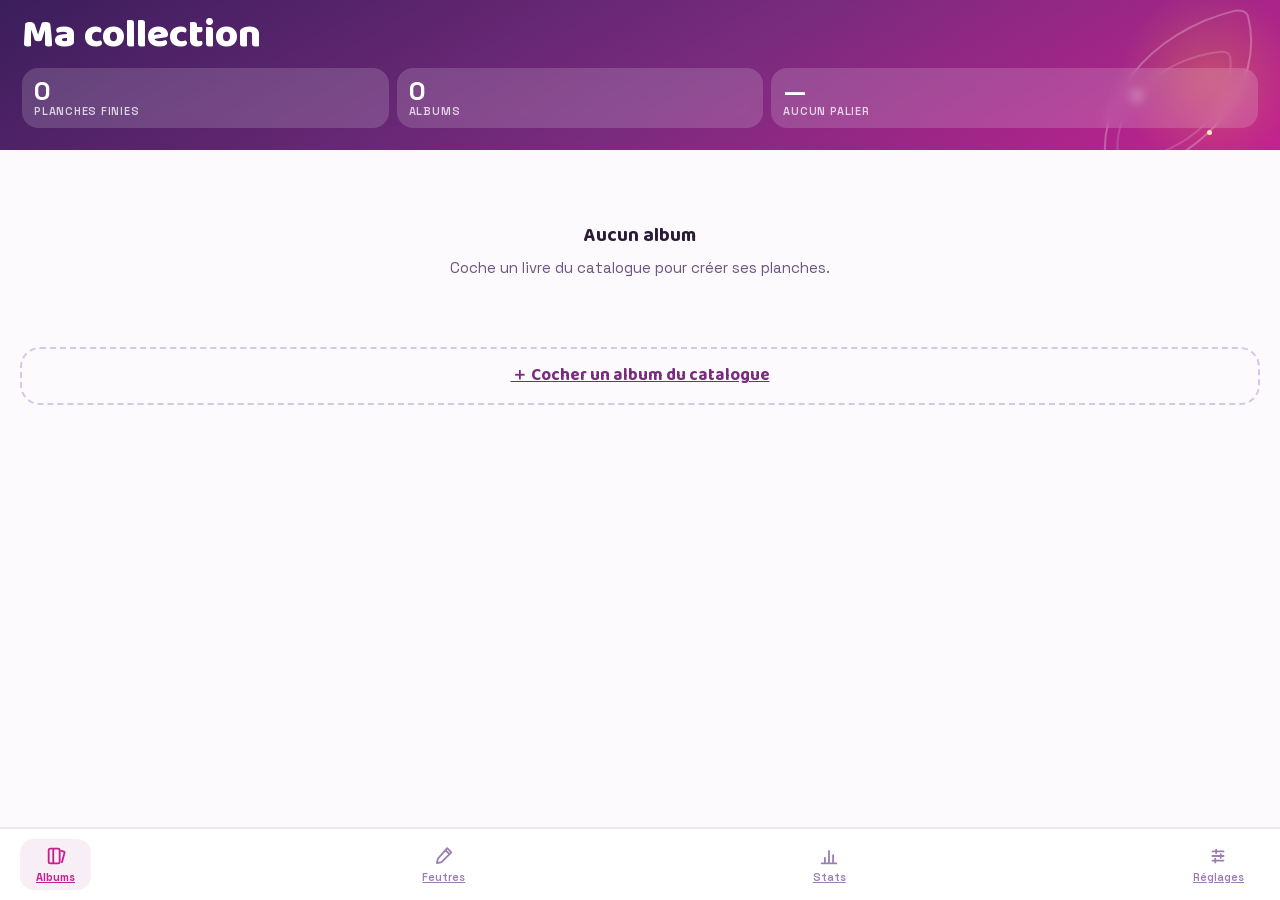
==== index.html @ c270467e "Application complète — jalons 1 à 6 Socle : coquille PWA, catalogue des 129 livres Hachette, coche d" ====
<!DOCTYPE html>
<html lang="fr">
<head>
<meta charset="utf-8">
<meta name="viewport" content="width=device-width, initial-scale=1, viewport-fit=cover">
<meta name="theme-color" content="#3B1E5C">
<title>Colorix</title>
<link rel="manifest" href="./manifest.webmanifest">
<link rel="apple-touch-icon" href="./icons/apple-touch-icon.png">
<meta name="apple-mobile-web-app-capable" content="yes">
<meta name="apple-mobile-web-app-status-bar-style" content="black-translucent">
<meta name="apple-mobile-web-app-title" content="Colorix">
<link rel="apple-touch-startup-image"
      href="./icons/splash-1284x2778.png"
      media="(device-width: 428px) and (device-height: 926px) and (-webkit-device-pixel-ratio: 3)">
<link rel="stylesheet" href="./app/styles.css">
</head>
<body>
<div id="ecran"></div>
<nav id="onglets" hidden></nav>
<script type="module" src="./app/principal.js"></script>
</body>
</html>
---- app/styles.css ----
@font-face {
  font-family: 'Baloo 2';
  src: url('../polices/baloo2-latin.woff2') format('woff2');
  font-weight: 400 800;
  font-display: swap;
  unicode-range: U+0000-00FF, U+0131, U+0152-0153, U+02BB-02BC, U+02C6, U+02DA, U+02DC,
                 U+0304, U+0308, U+0329, U+2000-206F, U+2074, U+20AC, U+2122, U+2191,
                 U+2193, U+2212, U+2215, U+FEFF, U+FFFD;
}
@font-face {
  font-family: 'Baloo 2';
  src: url('../polices/baloo2-latin-ext.woff2') format('woff2');
  font-weight: 400 800;
  font-display: swap;
  unicode-range: U+0100-02BA, U+02BD-02C5, U+02C7-02CC, U+02CE-02D7, U+02DD-02FF, U+0304,
                 U+0308, U+0329, U+1D00-1DBF, U+1E00-1E9F, U+1EF2-1EFF, U+2020, U+20A0-20AB,
                 U+20AD-20C0, U+2113, U+2C60-2C7F, U+A720-A7FF;
}
@font-face {
  font-family: 'Space Grotesk';
  src: url('../polices/grotesk-latin.woff2') format('woff2');
  font-weight: 300 700;
  font-display: swap;
  unicode-range: U+0000-00FF, U+0131, U+0152-0153, U+02BB-02BC, U+02C6, U+02DA, U+02DC,
                 U+0304, U+0308, U+0329, U+2000-206F, U+2074, U+20AC, U+2122, U+2191,
                 U+2193, U+2212, U+2215, U+FEFF, U+FFFD;
}
@font-face {
  font-family: 'Space Grotesk';
  src: url('../polices/grotesk-latin-ext.woff2') format('woff2');
  font-weight: 300 700;
  font-display: swap;
  unicode-range: U+0100-02BA, U+02BD-02C5, U+02C7-02CC, U+02CE-02D7, U+02DD-02FF, U+0304,
                 U+0308, U+0329, U+1D00-1DBF, U+1E00-1E9F, U+1EF2-1EFF, U+2020, U+20A0-20AB,
                 U+20AD-20C0, U+2113, U+2C60-2C7F, U+A720-A7FF;
}

:root {
  --safe-haut: env(safe-area-inset-top, 0px);
  --safe-bas: env(safe-area-inset-bottom, 0px);

  --encre: #2A1B36;
  --encre-2: #6B5680;
  --encre-3: #9B7FB2;
  --fond: #FCFAFD;
  --surface: #FFFFFF;
  --separateur: #F3EDF7;
  --bordure: #EFE6F4;
  --bordure-bouton: #E2D3EC;
  --bordure-pointillee: #D9C6E6;

  --magenta: #C4218F;
  --magenta-presse: #8E1268;
  --violet: #7A2B7E;
  --violet-nuit: #3B1E5C;
  --or: #FFC22E;
  --or-clair: #FFE9B8;

  --encours-fond: #FFE9B8;
  --encours-texte: #7A4E00;
  --attribuer-fond: #FFF4FA;
  --attribuer-bordure: #F6DCEA;
  --attribuer-anneau: #F0B7D4;
  --attribuer-texte: #B07398;
  --superpose-fond: #F4ECF9;
  --superpose-texte: #5B3A78;
  --tuile-fond: #F4EEF8;
  --tuile-numero: #C9B6D8;
  --presse: #F6EFFA;

  /* Dominantes des six fées — déduites, pas fournies par l'utilisatrice.
     Accents décoratifs uniquement : jamais en fond de nuancier. */
  --fee-bloom: #F2542D;
  --fee-stella: #FFC22E;
  --fee-flora: #63C36A;
  --fee-musa: #7A4BC4;
  --fee-tecna: #17AFA6;
  --fee-aisha: #2C7BE8;

  --degrade-entete: linear-gradient(150deg, #3B1E5C 0%, #7A2B7E 55%, #C4218F 100%);
  --degrade-bouton: linear-gradient(120deg, #C4218F, #7A2B7E);
  --degrade-nuancier: linear-gradient(90deg, var(--fee-bloom), var(--fee-stella) 34%, var(--fee-flora) 62%, var(--fee-aisha));
  --degrade-album: linear-gradient(90deg, #FFC22E, #FFF);
  --halo-or: radial-gradient(closest-side, #FFC22E, transparent 70%);

  --ombre-carte: 0 2px 0 rgba(42,27,54,.06), 0 10px 24px -18px rgba(42,27,54,.5);
  --ombre-barre: 0 -10px 24px -18px rgba(42,27,54,.5);
  --liseré-pastille: inset 0 0 0 1px rgba(20,10,28,.14);
  --liseré-tuile: inset 0 0 0 1px rgba(42,27,54,.07);
}

* { -webkit-tap-highlight-color: transparent; box-sizing: border-box; }

html, body { height: 100%; }

body {
  margin: 0;
  display: flex;
  flex-direction: column;
  background: var(--fond);
  color: var(--encre);
  font: 400 16px/1.4 'Space Grotesk', system-ui, sans-serif;
  overscroll-behavior: none;
  user-select: none;
  -webkit-user-select: none;
  -webkit-text-size-adjust: 100%;
}

input, textarea { user-select: text; -webkit-user-select: text; }

button, input, textarea, select {
  font-family: inherit;
  color: inherit;
  border: none;
  background: none;
  padding: 0;
}

#ecran { flex: 1; min-height: 0; display: flex; flex-direction: column; }

.vue { display: flex; flex-direction: column; height: 100%; min-height: 0; }

/* ---------- en-têtes ---------- */

.entete {
  flex: none;
  position: relative;
  overflow: hidden;
  padding: calc(var(--safe-haut) + 14px) 22px 22px;
}
.entete--decor { background: var(--degrade-entete); color: #FFF; }
.entete--sobre {
  background: var(--fond);
  padding-left: 20px;
  padding-right: 20px;
  padding-bottom: 14px;
  border-bottom: 2px solid var(--bordure);
}

.entete__contenu { position: relative; display: flex; flex-direction: column; gap: 12px; }

.titre-ecran { margin: 0; font: 800 40px/1.05 'Baloo 2', sans-serif; }
.titre-album { margin: 0; font: 800 32px/1.08 'Baloo 2', sans-serif; max-width: 300px; }
.sur-titre {
  font: 600 12px 'Space Grotesk', sans-serif;
  letter-spacing: .1em;
  text-transform: uppercase;
  color: var(--encre-3);
  white-space: nowrap;
  overflow: hidden;
  text-overflow: ellipsis;
}
.entete--decor .sur-titre { color: rgba(255,255,255,.74); }

.retour {
  display: flex;
  align-items: center;
  gap: 6px;
  font: 600 14px 'Space Grotesk', sans-serif;
  color: rgba(255,255,255,.8);
  align-self: flex-start;
}

/* ---------- motif d'ailes ---------- */

.aile {
  position: absolute;
  border-radius: 100% 8% 100% 8%;
  pointer-events: none;
}
.aile--grande { top: 26px; right: 14px; width: 176px; height: 138px; border: 2px solid rgba(255,255,255,.26); transform: rotate(-14deg); }
.aile--petite { top: 56px; right: 44px; width: 124px; height: 100px; border: 2px solid rgba(255,255,255,.16); transform: rotate(-6deg); }

.halo { position: absolute; top: -50px; right: -60px; width: 260px; height: 260px; opacity: .25; background: var(--halo-or); pointer-events: none; }

.eclat { position: absolute; border-radius: 999px; background: #FFF; pointer-events: none; animation: eclat 2.8s ease-in-out infinite; }
.eclat--a { top: 92px; right: 140px; width: 7px; height: 7px; }
.eclat--b { top: 130px; right: 68px; width: 5px; height: 5px; background: var(--or-clair); animation-duration: 3.4s; }

@keyframes eclat { 0%, 100% { opacity: .5 } 50% { opacity: 1 } }
@media (prefers-reduced-motion: reduce) { .eclat { animation: none; opacity: .8 } }

/* ---------- progression ---------- */

.progression { display: flex; align-items: center; gap: 10px; }
.progression__piste { flex: 1; height: 8px; border-radius: 999px; background: var(--bordure); overflow: hidden; }
.entete--decor .progression__piste { background: rgba(255,255,255,.24); }
.progression__part { height: 100%; border-radius: 999px; background: var(--degrade-nuancier); }
.progression__part--album { background: var(--degrade-album); }
.progression__compte { font: 600 13px 'Space Grotesk', sans-serif; color: var(--encre-2); white-space: nowrap; font-variant-numeric: tabular-nums; }
.entete--decor .progression__compte { color: #FFF; font-weight: 700; font-size: 14px; }

/* ---------- corps défilant ---------- */

.corps {
  flex: 1;
  min-height: 0;
  overflow-y: auto;
  -webkit-overflow-scrolling: touch;
  background: var(--fond);
}
.corps--liste { padding: 16px 20px 0; display: flex; flex-direction: column; gap: 12px; }
.corps--grille { padding: 14px 20px 0; }

/* ---------- barre d'actions ---------- */

.actions {
  flex: none;
  padding: 12px 20px calc(var(--safe-bas) + 12px);
  background: var(--surface);
  border-top: 2px solid var(--bordure);
  box-shadow: var(--ombre-barre);
  display: flex;
  align-items: center;
  gap: 12px;
}
.actions--colonne { flex-direction: column; align-items: stretch; gap: 9px; }

/* ---------- boutons ---------- */

.bouton {
  display: flex;
  align-items: center;
  justify-content: center;
  gap: 9px;
  height: 62px;
  border-radius: 20px;
  font: 700 21px 'Baloo 2', sans-serif;
}
.bouton--primaire { flex: 1; background: var(--encre); color: #FFF; }
.bouton--primaire:active { background: #433054; }
.bouton--habille { width: 100%; height: 60px; background: var(--degrade-bouton); color: #FFF; font-size: 20px; }
.bouton--habille:active { filter: brightness(.92); }
.bouton--chrono {
  flex: none;
  padding: 0 20px;
  border: 2px solid var(--bordure-bouton);
  background: var(--surface);
  font: 600 20px 'Space Grotesk', sans-serif;
  font-variant-numeric: tabular-nums;
}
.bouton--chrono:active { background: var(--presse); }
.bouton--secondaire {
  height: 40px;
  border: 2px dashed var(--bordure-bouton);
  border-radius: 14px;
  background: var(--surface);
  color: var(--encre-2);
  font: 600 14px 'Space Grotesk', sans-serif;
}
.bouton--secondaire:active { background: var(--presse); }
.bouton--pointille {
  display: flex;
  align-items: center;
  justify-content: center;
  gap: 10px;
  height: 58px;
  border: 2px dashed var(--bordure-pointillee);
  border-radius: 20px;
  color: var(--violet);
  font: 700 17px 'Baloo 2', sans-serif;
  margin-bottom: 16px;
}
.bouton--pointille:active { background: var(--presse); }

.pastille-chrono { width: 12px; height: 12px; border-radius: 3px; background: var(--fee-bloom); }

/* ---------- chip de statut ---------- */

.chip {
  flex: none;
  padding: 6px 12px;
  border-radius: 999px;
  background: var(--encours-fond);
  color: var(--encours-texte);
  font: 700 13px 'Space Grotesk', sans-serif;
  white-space: nowrap;
}
.entete--decor .chip { background: rgba(255,255,255,.2); color: #FFF; backdrop-filter: blur(4px); }

/* ---------- tuiles de résumé ---------- */

.resumes { display: flex; gap: 8px; }
.resume { flex: 1; padding: 10px 12px; border-radius: 16px; background: rgba(255,255,255,.16); backdrop-filter: blur(6px); }
.resume--large { flex: 1.35; }
.resume__valeur { font: 700 26px/1 'Space Grotesk', sans-serif; color: #FFF; font-variant-numeric: tabular-nums; }
.resume__palier { font: 700 17px/1.15 'Baloo 2', sans-serif; color: var(--or-clair); }
.resume__libelle { font: 600 11px 'Space Grotesk', sans-serif; letter-spacing: .07em; text-transform: uppercase; color: rgba(255,255,255,.76); }

/* ---------- carte d'album ---------- */

.carte-album {
  display: flex;
  gap: 14px;
  padding: 12px;
  border-radius: 22px;
  background: var(--surface);
  box-shadow: var(--ombre-carte);
  text-align: left;
  width: 100%;
}
.carte-album:active { background: #FDFAFE; }

.couverture {
  flex: none;
  width: 78px;
  height: 104px;
  border-radius: 12px;
  display: flex;
  align-items: flex-end;
  padding: 8px;
  box-shadow: inset 0 0 0 1px rgba(20,10,28,.12);
  overflow: hidden;
  position: relative;
  background-size: cover;
  background-position: center;
}
.couverture__court { font: 700 12px/1.15 'Baloo 2', sans-serif; color: #FFF; text-shadow: 0 1px 3px rgba(0,0,0,.45); }
.couverture img { position: absolute; inset: 0; width: 100%; height: 100%; object-fit: cover; }

.carte-album__texte { flex: 1; min-width: 0; display: flex; flex-direction: column; justify-content: space-between; padding: 2px 0; gap: 8px; }
.carte-album__titre { font: 700 19px/1.15 'Baloo 2', sans-serif; }
.carte-album__meta { font-size: 12px; color: var(--encre-3); }
.barre-album { height: 9px; border-radius: 999px; background: #F0EAF5; overflow: hidden; }
.barre-album__part { height: 100%; border-radius: 999px; }
.carte-album__compte { font: 600 13px 'Space Grotesk', sans-serif; color: var(--encre-2); font-variant-numeric: tabular-nums; }

/* ---------- grille de planches ---------- */

.grille-planches { display: grid; grid-template-columns: repeat(3, 1fr); gap: 10px; padding-bottom: 16px; }
.planche {
  position: relative;
  aspect-ratio: 1;
  border-radius: 16px;
  overflow: hidden;
  background: var(--tuile-fond);
  box-shadow: var(--liseré-tuile);
  display: flex;
  align-items: center;
  justify-content: center;
}
.planche__numero { font: 600 24px 'Space Grotesk', sans-serif; color: var(--tuile-numero); font-variant-numeric: tabular-nums; }
.planche--encours { background: var(--attribuer-fond); box-shadow: inset 0 0 0 3px var(--magenta); flex-direction: column; gap: 4px; }
.planche--encours .planche__numero { font: 800 34px/1 'Baloo 2', sans-serif; color: var(--magenta); }
.planche__mention { font: 700 10px 'Space Grotesk', sans-serif; letter-spacing: .09em; text-transform: uppercase; color: var(--magenta); }
.planche img { position: absolute; inset: 0; width: 100%; height: 100%; object-fit: cover; }
.planche__pilule {
  position: absolute;
  top: 6px;
  left: 6px;
  padding: 2px 7px;
  border-radius: 999px;
  background: rgba(23,16,30,.62);
  color: #FFF;
  font: 700 11px 'Space Grotesk', sans-serif;
  backdrop-filter: blur(3px);
  font-variant-numeric: tabular-nums;
}

/* ---------- barre d'onglets ---------- */

#onglets[hidden] { display: none; }

#onglets {
  flex: none;
  padding: 10px 20px calc(var(--safe-bas) + 10px);
  background: var(--surface);
  border-top: 2px solid var(--bordure);
  display: flex;
  justify-content: space-between;
}
.onglet {
  display: flex;
  flex-direction: column;
  align-items: center;
  gap: 3px;
  padding: 6px 16px;
  border-radius: 14px;
  color: var(--encre-3);
  font: 600 11px 'Space Grotesk', sans-serif;
}
.onglet[aria-current='page'] { background: #F8EFF6; color: var(--magenta); font-weight: 700; }
.onglet svg { width: 22px; height: 22px; fill: none; stroke: currentColor; stroke-width: 2; stroke-linecap: round; stroke-linejoin: round; }

/* ---------- états vides et messages ---------- */

.vide { padding: 40px 24px; text-align: center; color: var(--encre-2); font-size: 15px; line-height: 1.5; }
.vide strong { display: block; font: 700 19px 'Baloo 2', sans-serif; color: var(--encre); margin-bottom: 6px; }

/* ---------- fiche coloriage, structure commune ---------- */

.entete__ligne { display: flex; align-items: flex-start; justify-content: space-between; gap: 12px; }
.entete__identite { display: flex; flex-direction: column; gap: 2px; min-width: 0; }
.titre-planche { margin: 0; font: 700 38px/1 'Baloo 2', sans-serif; }
.entete--decor .titre-planche { font: 800 40px/1.05 'Baloo 2', sans-serif; }
.entete--decor .sur-titre { color: rgba(255,255,255,.74); }
.chip--fini { background: #E4F3E8; color: #1E6B34; }
.entete--decor .chip--fini { background: rgba(255,255,255,.24); color: #FFF; }
.pastille-chrono--actif { animation: battement 1s ease-in-out infinite; }
@keyframes battement { 0%, 100% { opacity: 1 } 50% { opacity: .3 } }
@media (prefers-reduced-motion: reduce) { .pastille-chrono--actif { animation: none } }

.actions__ligne { display: flex; align-items: center; gap: 12px; }
.bouton--habille-plein { background: var(--degrade-bouton); }

/* ---------- mise en page A ---------- */

.rangee {
  display: flex;
  align-items: center;
  gap: 14px;
  width: 100%;
  padding: 11px 20px;
  min-height: 66px;
  border-bottom: 1px solid var(--separateur);
  text-align: left;
}
.rangee:active { background: var(--presse); }

.pastille {
  flex: none;
  width: 46px;
  height: 46px;
  border-radius: 14px;
  box-shadow: var(--liseré-pastille);
  display: flex;
  align-items: center;
  justify-content: center;
  font: 700 21px 'Space Grotesk', sans-serif;
}
.pastille--grande { width: 64px; height: 64px; border-radius: 18px; font-size: 28px; }

.rangee__texte { flex: 1; min-width: 0; display: flex; flex-direction: column; gap: 1px; }
.rangee__ligne { display: flex; align-items: baseline; gap: 8px; min-width: 0; }

.reference {
  font: 700 40px/1 'Space Grotesk', sans-serif;
  letter-spacing: -.01em;
  font-variant-numeric: tabular-nums;
  color: var(--encre);
}
.reference--vide { color: var(--magenta); }
.reference--large { font-size: 44px; letter-spacing: -.015em; }

.marque {
  font: 600 12px 'Space Grotesk', sans-serif;
  letter-spacing: .07em;
  text-transform: uppercase;
  color: var(--encre-3);
  white-space: nowrap;
}
.teinte {
  font-size: 13px;
  color: var(--encre-2);
  white-space: nowrap;
  overflow: hidden;
  text-overflow: ellipsis;
}

.superpose {
  flex: none;
  display: flex;
  flex-direction: column;
  align-items: flex-end;
  gap: 2px;
  padding-left: 6px;
  border-left: 2px solid var(--separateur);
}
.superpose__ref { font: 700 22px/1 'Space Grotesk', sans-serif; font-variant-numeric: tabular-nums; }
.superpose__libelle { font: 600 10px 'Space Grotesk', sans-serif; letter-spacing: .08em; text-transform: uppercase; color: var(--encre-3); }

.plus { flex: none; font-size: 26px; color: #E0AFCF; }

/* ---------- mise en page B ---------- */

.rangee--bande { align-items: stretch; gap: 0; padding: 0; min-height: 74px; }
.bande {
  flex: none;
  width: 74px;
  display: flex;
  align-items: center;
  justify-content: center;
  font: 700 30px 'Space Grotesk', sans-serif;
}
.rangee__corps {
  flex: 1;
  min-width: 0;
  padding: 10px 16px;
  display: flex;
  align-items: center;
  justify-content: space-between;
  gap: 10px;
}
.badge-superpose {
  flex: none;
  padding: 5px 10px;
  border-radius: 12px;
  background: var(--superpose-fond);
  display: flex;
  flex-direction: column;
  align-items: center;
}
.badge-superpose__ref { font: 700 19px/1.1 'Space Grotesk', sans-serif; color: var(--superpose-texte); font-variant-numeric: tabular-nums; }
.badge-superpose__libelle { font: 600 9px 'Space Grotesk', sans-serif; letter-spacing: .1em; text-transform: uppercase; color: var(--encre-3); }

.manquants { flex: none; padding: 14px 20px 16px; background: var(--attribuer-fond); border-bottom: 2px solid var(--attribuer-bordure); }
.manquants__entete { display: flex; align-items: center; justify-content: space-between; margin-bottom: 10px; }
.manquants__titre { font: 700 15px 'Baloo 2', sans-serif; color: var(--magenta); }
.manquants__aide { font: 600 12px 'Space Grotesk', sans-serif; color: var(--attribuer-texte); }
.manquants__bande { display: flex; gap: 9px; overflow-x: auto; -webkit-overflow-scrolling: touch; padding: 3px 0 5px; scrollbar-width: none; }
.manquants__bande::-webkit-scrollbar { display: none; }
.pastille-manquante {
  flex: none;
  width: 56px;
  height: 56px;
  border-radius: 16px;
  box-shadow: inset 0 0 0 1px rgba(20,10,28,.16), 0 0 0 2px var(--attribuer-fond), 0 0 0 3.5px var(--attribuer-anneau);
  display: flex;
  align-items: center;
  justify-content: center;
  font: 700 24px 'Space Grotesk', sans-serif;
}

/* ---------- champs et panneaux ---------- */

.champ {
  width: 100%;
  height: 48px;
  padding: 0 14px;
  border: 2px solid var(--bordure-bouton);
  border-radius: 14px;
  background: var(--surface);
  font: 400 16px 'Space Grotesk', sans-serif;
}
.champ:focus { outline: none; border-color: var(--magenta); }
.champ--nombre { font-variant-numeric: tabular-nums; }

.panneau { position: fixed; inset: 0; z-index: 20; display: flex; flex-direction: column; justify-content: flex-end; }
.panneau__voile { position: absolute; inset: 0; background: rgba(23,16,30,.45); }
.panneau__feuille {
  position: relative;
  background: var(--surface);
  border-radius: 24px 24px 0 0;
  padding: 22px 20px calc(var(--safe-bas) + 20px);
  display: flex;
  flex-direction: column;
  gap: 12px;
  max-height: 88vh;
  overflow-y: auto;
}
.panneau__titre { margin: 0; font: 700 24px/1.15 'Baloo 2', sans-serif; }
.panneau__note { margin: 0; font-size: 14px; line-height: 1.45; color: var(--encre-2); }
.panneau__actions { display: flex; gap: 12px; align-items: center; }
.panneau__actions .bouton--secondaire { flex: none; padding: 0 18px; height: 62px; }

.apercu:empty { display: none; }
.apercu img { width: 100%; border-radius: 16px; }
.apercu__attente { font-size: 14px; color: var(--encre-2); }
.bouton--pointille--court { height: 48px; font-size: 15px; margin-bottom: 0; }

/* ---------- catalogue ---------- */

.retour--sombre { color: var(--encre-2); }
.ligne-catalogue { display: flex; align-items: center; gap: 12px; width: 100%; padding: 10px; border-radius: 16px; background: var(--surface); box-shadow: var(--ombre-carte); text-align: left; }
.ligne-catalogue:active { background: var(--presse); }
.ligne-catalogue--possede { opacity: .55; }
.vignette { flex: none; width: 44px; height: 58px; border-radius: 8px; overflow: hidden; position: relative; background-size: cover; }
.vignette img { position: absolute; inset: 0; width: 100%; height: 100%; object-fit: cover; }
.ligne-catalogue__texte { flex: 1; min-width: 0; }
.ligne-catalogue__titre { font: 700 15px/1.2 'Baloo 2', sans-serif; }
.ligne-catalogue__meta { font-size: 12px; color: var(--encre-3); font-variant-numeric: tabular-nums; }
.ligne-catalogue__marque { flex: none; font-size: 22px; color: var(--magenta); }

/* ---------- sections ---------- */

.corps--attribution, .corps--feutres, .corps--stats, .corps--reglages, .corps--pipette {
  padding: 16px 20px calc(var(--safe-bas) + 16px);
  display: flex;
  flex-direction: column;
  gap: 10px;
}
.section__titre { margin: 12px 0 0; font: 700 19px 'Baloo 2', sans-serif; }
.section__note { margin: 0; font-size: 13px; line-height: 1.45; color: var(--encre-2); }

/* ---------- attribution ---------- */

.entete__code { display: flex; align-items: center; gap: 14px; flex-wrap: wrap; }
.titre-code { margin: 0; font: 700 26px 'Baloo 2', sans-serif; }
.titre-code__note { margin: 0; font-size: 13px; color: var(--encre-2); font-variant-numeric: tabular-nums; }

.choisis { display: flex; flex-direction: column; gap: 8px; }
.choisis__vide { margin: 0; font-size: 14px; color: var(--attribuer-texte); padding: 14px; background: var(--attribuer-fond); border-radius: 14px; }
.choisi { display: flex; align-items: center; gap: 10px; padding: 10px 12px; background: var(--surface); border-radius: 14px; box-shadow: var(--ombre-carte); }
.choisi__rang { flex: none; font: 600 10px 'Space Grotesk', sans-serif; letter-spacing: .08em; text-transform: uppercase; color: var(--encre-3); width: 52px; }
.choisi__ref { font: 700 26px/1 'Space Grotesk', sans-serif; font-variant-numeric: tabular-nums; }
.choisi__nom { flex: 1; min-width: 0; font-size: 13px; color: var(--encre-2); overflow: hidden; text-overflow: ellipsis; white-space: nowrap; }
.choisi__retirer { flex: none; width: 34px; height: 34px; border-radius: 999px; background: var(--separateur); color: var(--encre-2); font-size: 15px; }

.ligne-feutre { display: flex; align-items: center; gap: 12px; width: 100%; padding: 10px 12px; border-radius: 14px; background: var(--surface); box-shadow: var(--ombre-carte); text-align: left; }
.ligne-feutre:active { background: var(--presse); }
.ligne-feutre__pastille { flex: none; width: 38px; height: 38px; border-radius: 12px; box-shadow: var(--liseré-pastille); position: relative; overflow: hidden; }
.ligne-feutre__couleur { position: absolute; inset: 0; width: 100%; height: 100%; opacity: 0; }
.ligne-feutre__texte { flex: 1; min-width: 0; display: flex; flex-direction: column; }
.ligne-feutre__ref { font: 700 22px/1.1 'Space Grotesk', sans-serif; font-variant-numeric: tabular-nums; }
.ligne-feutre__nom { font-size: 12px; color: var(--encre-2); overflow: hidden; text-overflow: ellipsis; white-space: nowrap; }
.ligne-feutre__ecart { flex: none; font: 600 12px 'Space Grotesk', sans-serif; color: var(--encre-3); font-variant-numeric: tabular-nums; }
.ligne-feutre__pack { flex: none; font: 600 11px 'Space Grotesk', sans-serif; color: var(--encre-3); }

.etat { flex: none; padding: 5px 9px; border-radius: 999px; font: 600 11px 'Space Grotesk', sans-serif; white-space: nowrap; }
.etat--possede { background: #E4F3E8; color: #1E6B34; }
.etat--faible { background: var(--encours-fond); color: var(--encours-texte); }
.etat--a_sec { background: #FDECEF; color: #B4162F; }
.etat--non_possede { background: var(--separateur); color: var(--encre-3); }

.filtres, .bascule { display: flex; gap: 8px; flex-wrap: wrap; }
.filtre { padding: 8px 14px; border-radius: 999px; background: var(--separateur); color: var(--encre-2); font: 600 13px 'Space Grotesk', sans-serif; }
.filtre--actif { background: var(--encre); color: #FFF; }

.carte-amorcage { display: flex; flex-direction: column; gap: 4px; padding: 18px; border-radius: 20px; background: var(--surface); box-shadow: var(--ombre-carte); text-align: left; }
.carte-amorcage__titre { font: 700 19px 'Baloo 2', sans-serif; }
.carte-amorcage__note { font-size: 13px; color: var(--encre-2); }

/* ---------- pipette ---------- */

.pipette__scene { position: relative; border-radius: 16px; overflow: hidden; background: var(--separateur); min-height: 120px; }
.pipette__toile { display: block; width: 100%; height: auto; }
.pipette__scene--chargee { background: none; }
.loupe { position: absolute; width: 54px; height: 54px; border-radius: 999px; border: 3px solid #FFF; box-shadow: 0 2px 10px rgba(0,0,0,.35); transform: translate(-50%, -140%); pointer-events: none; }
.pipette__resultat { display: flex; align-items: center; gap: 12px; }
.pipette__temoin { width: 56px; height: 56px; border-radius: 16px; box-shadow: var(--liseré-pastille); display: flex; align-items: center; justify-content: center; font: 700 24px 'Space Grotesk', sans-serif; background: var(--separateur); }
.pipette__valeur { font: 600 18px 'Space Grotesk', sans-serif; font-variant-numeric: tabular-nums; color: var(--encre-2); }

/* ---------- planches finies sans photo ---------- */

.planche--finie { flex-direction: column; gap: 4px; background: #EFF7F1; }
.planche--finie .planche__numero { color: #1E6B34; }
.planche__coche { font-size: 14px; color: #1E6B34; }

/* ---------- statistiques ---------- */

.stats__album { display: flex; flex-direction: column; gap: 6px; }
.stats__album-ligne { display: flex; align-items: baseline; justify-content: space-between; gap: 10px; }
.stats__album-titre { font: 700 15px/1.2 'Baloo 2', sans-serif; min-width: 0; overflow: hidden; text-overflow: ellipsis; white-space: nowrap; }
.stats__mois { margin: 14px 0 8px; font: 700 15px 'Baloo 2', sans-serif; display: flex; justify-content: space-between; color: var(--encre-2); }

.mosaique { display: grid; grid-template-columns: repeat(4, 1fr); gap: 6px; }
.mosaique__case { aspect-ratio: 1; border-radius: 10px; overflow: hidden; background: var(--tuile-fond); position: relative; }
.mosaique__case img { position: absolute; inset: 0; width: 100%; height: 100%; object-fit: cover; }
.mosaique__case--vide { display: flex; align-items: center; justify-content: center; font: 600 13px 'Space Grotesk', sans-serif; color: var(--tuile-numero); }

.calendrier { display: grid; grid-template-rows: repeat(7, 1fr); grid-auto-flow: column; gap: 3px; overflow-x: auto; padding-bottom: 6px; }
.calendrier__jour { width: 10px; height: 10px; border-radius: 3px; background: var(--separateur); }

.palmares { display: flex; flex-direction: column; gap: 7px; }
.palmares__ligne, .course { display: flex; align-items: center; gap: 9px; }
.palmares__pastille { flex: none; width: 22px; height: 22px; border-radius: 7px; box-shadow: var(--liseré-pastille); }
.palmares__ref { flex: none; width: 42px; font: 700 15px 'Space Grotesk', sans-serif; font-variant-numeric: tabular-nums; }
.palmares__nom { flex: 1; min-width: 0; font-size: 12px; color: var(--encre-2); overflow: hidden; text-overflow: ellipsis; white-space: nowrap; }
.palmares__barre { flex: none; width: 76px; height: 8px; border-radius: 999px; background: var(--separateur); overflow: hidden; }
.palmares__part { display: block; height: 100%; border-radius: 999px; background: var(--degrade-nuancier); }
.palmares__compte { flex: none; font: 600 12px 'Space Grotesk', sans-serif; color: var(--encre-3); font-variant-numeric: tabular-nums; width: 22px; text-align: right; }

.courses { display: flex; flex-direction: column; gap: 7px; }
.course__emplois { flex: none; font: 600 11px 'Space Grotesk', sans-serif; color: var(--encre-3); }
.course--a_sec .palmares__ref { color: #B4162F; }

.paliers { display: flex; flex-wrap: wrap; gap: 6px; }
.palier { padding: 6px 11px; border-radius: 999px; background: var(--separateur); color: var(--encre-3); font: 600 12px 'Space Grotesk', sans-serif; }
.palier--atteint { background: var(--or-clair); color: var(--encours-texte); font-weight: 700; }

/* ---------- réglages ---------- */

.reglages__albums { display: flex; flex-direction: column; gap: 8px; }
.reglages__album { display: flex; align-items: center; gap: 10px; padding: 12px; border-radius: 14px; background: var(--surface); box-shadow: var(--ombre-carte); }
.reglages__album-titre { flex: 1; min-width: 0; font: 700 14px/1.2 'Baloo 2', sans-serif; overflow: hidden; text-overflow: ellipsis; white-space: nowrap; }
.reglages__retirer { flex: none; padding: 7px 12px; border-radius: 999px; background: #FDECEF; color: #B4162F; font: 600 12px 'Space Grotesk', sans-serif; }
.rappel { margin: 0; padding: 12px 14px; border-radius: 14px; background: var(--encours-fond); color: var(--encours-texte); font: 600 14px 'Space Grotesk', sans-serif; }
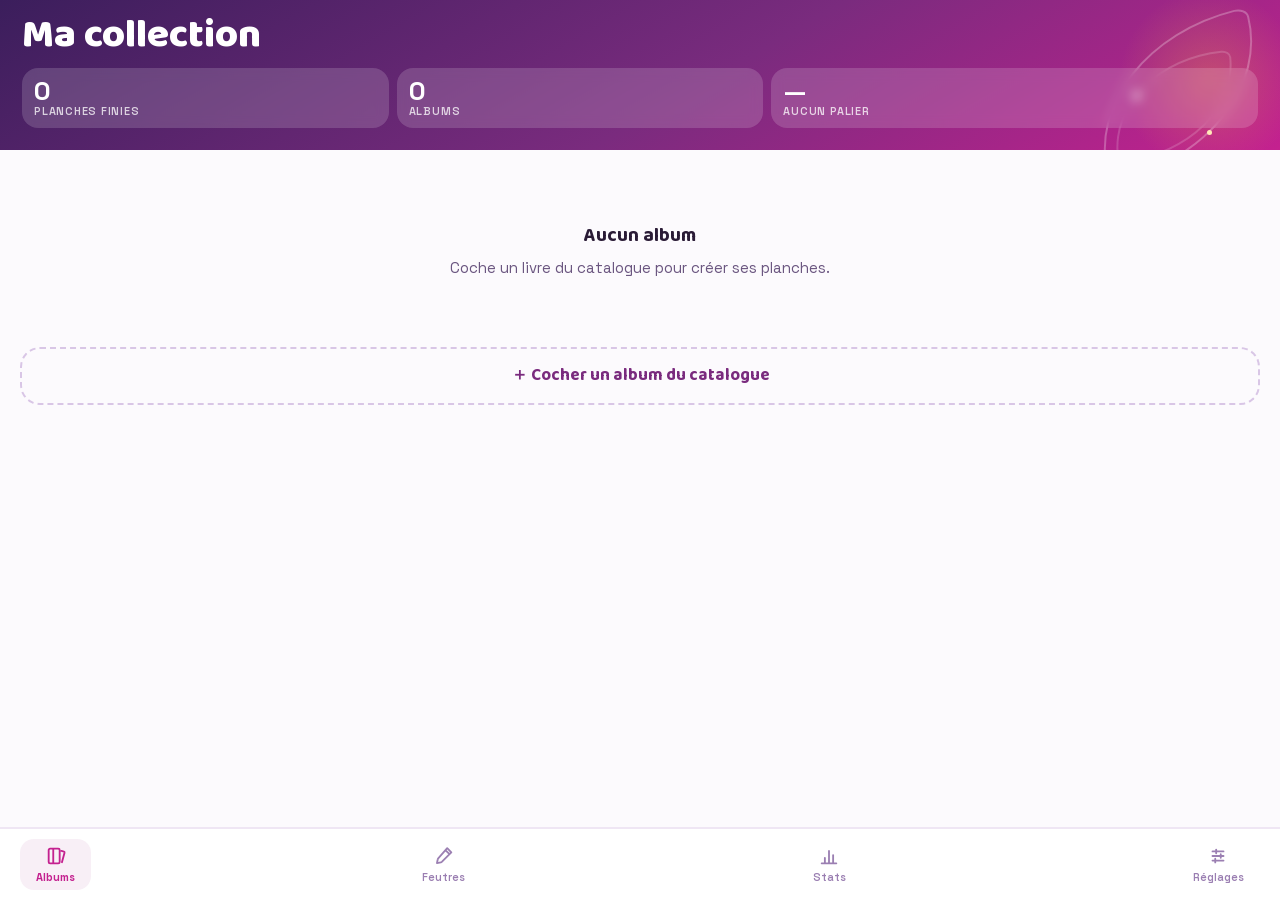
==== commit 73cfd045: "L'app ne peut plus rester bloquée sur un écran blanc Une parenthèse mal ordonnée dans le relevé rend" ====
--- a/index.html
+++ b/index.html
@@ -18,6 +18,27 @@
 <body>
 <div id="ecran"></div>
 <nav id="onglets" hidden></nav>
+<script>
+/* Le service worker s'enregistre ici, hors du graphe de modules, et non dans
+   `principal.js` : une erreur de syntaxe dans n'importe quel module empêchait
+   alors l'enregistrement, donc la réception du correctif. L'écran blanc
+   devenait définitif — sauf à retirer la web app de l'écran d'accueil, ce qui
+   efface son IndexedDB et tout le travail avec.
+
+   Le rechargement sur `controllerchange` évite qu'une mise à jour ne se voie
+   qu'au lancement suivant : le worker s'installe au premier, la page n'en
+   profiterait qu'au second. */
+if ('serviceWorker' in navigator) {
+  let recharge = false;
+  navigator.serviceWorker.addEventListener('controllerchange', function () {
+    if (recharge) return;
+    recharge = true;
+    location.reload();
+  });
+  navigator.serviceWorker.register('./sw.js', { scope: './' }).catch(function () {});
+}
+navigator.storage?.persist?.().catch(function () {});
+</script>
 <script type="module" src="./app/principal.js"></script>
 </body>
 </html>
--- a/app/styles.css
+++ b/app/styles.css
@@ -91,10 +91,20 @@
 
 * { -webkit-tap-highlight-color: transparent; box-sizing: border-box; }
 
-html, body { height: 100%; }
+/* Les cartes, tuiles et onglets sont des liens : sans cette remise à zéro
+   ils héritent du bleu souligné du navigateur. */
+a { color: inherit; text-decoration: none; }
+
+html {
+  height: 100%;
+  background: var(--surface);
+}
 
 body {
   margin: 0;
+  /* 100% ne remplit pas la fenêtre en web app installée : la barre d'onglets
+     s'arrête avant le bas et laisse paraître le fond. */
+  height: 100dvh;
   display: flex;
   flex-direction: column;
   background: var(--fond);
@@ -103,6 +113,7 @@
   overscroll-behavior: none;
   user-select: none;
   -webkit-user-select: none;
+  -webkit-touch-callout: none;
   -webkit-text-size-adjust: 100%;
 }
 
@@ -151,6 +162,20 @@
   text-overflow: ellipsis;
 }
 .entete--decor .sur-titre { color: rgba(255,255,255,.74); }
+
+/* Seule sortie de la fiche coloriage : elle n'a pas d'onglets. Le padding
+   porte la cible tactile à 44 px sans rien prendre à la liste. */
+.sur-titre--retour {
+  display: inline-flex;
+  align-items: center;
+  gap: 5px;
+  align-self: flex-start;
+  padding: 14px 10px 14px 0;
+  margin: -14px 0;
+  max-width: 100%;
+}
+.sur-titre--retour:active { color: var(--magenta); }
+.entete--decor .sur-titre--retour:active { color: #FFF; }
 
 .retour {
   display: flex;
@@ -474,6 +499,22 @@
 /* ---------- mise en page B ---------- */
 
 .rangee--bande { align-items: stretch; gap: 0; padding: 0; min-height: 74px; }
+/* Les symboles au-delà de « z » changent d'une planche à l'autre : ils sont
+   découpés sur la photo et peints en masque, jamais en caractère. */
+.glyphe {
+  display: block;
+  -webkit-mask-size: contain; mask-size: contain;
+  -webkit-mask-repeat: no-repeat; mask-repeat: no-repeat;
+  -webkit-mask-position: center; mask-position: center;
+}
+.rang-case { font-size: .62em; opacity: .8; font-variant-numeric: tabular-nums; }
+.pastille .glyphe { width: 46%; height: 40%; }
+.bande .glyphe { width: 34%; height: 34%; }
+.pastille-manquante .glyphe { width: 46%; height: 40%; }
+.import__pastille .glyphe { width: 34%; height: 46%; }
+.pipette__temoin .glyphe { width: 46%; height: 40%; }
+.titre-code .glyphe { display: inline-block; width: .9em; height: .9em; vertical-align: -.1em; }
+
 .bande {
   flex: none;
   width: 74px;
@@ -552,6 +593,28 @@
 .panneau__note { margin: 0; font-size: 14px; line-height: 1.45; color: var(--encre-2); }
 .panneau__actions { display: flex; gap: 12px; align-items: center; }
 .panneau__actions .bouton--secondaire { flex: none; padding: 0 18px; height: 62px; }
+
+/* Nommer un symbole. La palette est en six colonnes et non huit : à huit, une
+   touche tombe sous les 44 pt et le doigt rate. */
+.symbole__apercu { display: flex; justify-content: center; padding: 4px 0; }
+.palette { display: grid; grid-template-columns: repeat(6, 1fr); gap: 8px; }
+.palette__signe {
+  height: 48px;
+  border-radius: 12px;
+  background: var(--surface);
+  box-shadow: inset 0 0 0 2px var(--bordure-bouton);
+  color: var(--encre);
+  font: 700 22px 'Space Grotesk', sans-serif;
+}
+.palette__signe:active { background: var(--presse); }
+.palette__signe--actuel { box-shadow: inset 0 0 0 3px var(--magenta); }
+.palette__signe:disabled { opacity: .28; }
+
+.panneau__saisie { display: flex; align-items: center; gap: 10px; }
+.panneau__saisie .bouton--secondaire { flex: none; padding: 0 18px; height: 48px; }
+.champ--symbole { text-align: center; font-size: 22px; font-weight: 700; }
+.panneau__refus { color: var(--magenta); font-weight: 600; }
+.panneau__refus:empty { display: none; }
 
 .apercu:empty { display: none; }
 .apercu img { width: 100%; border-radius: 16px; }
@@ -675,3 +738,168 @@
 .reglages__album-titre { flex: 1; min-width: 0; font: 700 14px/1.2 'Baloo 2', sans-serif; overflow: hidden; text-overflow: ellipsis; white-space: nowrap; }
 .reglages__retirer { flex: none; padding: 7px 12px; border-radius: 999px; background: #FDECEF; color: #B4162F; font: 600 12px 'Space Grotesk', sans-serif; }
 .rappel { margin: 0; padding: 12px 14px; border-radius: 14px; background: var(--encours-fond); color: var(--encours-texte); font: 600 14px 'Space Grotesk', sans-serif; }
+
+/* ---------- passe de propositions ---------- */
+
+.corps--propositions { padding-bottom: calc(var(--safe-bas) + 16px); }
+.corps--propositions .section__note { padding: 0 20px; }
+.corps--propositions .section__note:first-child { padding-top: 14px; }
+
+.proposition {
+  display: flex;
+  align-items: center;
+  gap: 12px;
+  width: 100%;
+  padding: 10px 20px;
+  background: var(--fond);
+  border-bottom: 1px solid var(--separateur);
+  text-align: left;
+}
+.proposition:active { background: var(--presse); }
+.proposition--ecartee { opacity: .42; }
+.proposition__couleurs { flex: none; display: flex; align-items: center; gap: 5px; }
+.proposition__livre {
+  width: 44px; height: 44px;
+  border-radius: 12px;
+  box-shadow: var(--liseré-pastille);
+  display: flex; align-items: center; justify-content: center;
+  font: 700 19px 'Space Grotesk', sans-serif;
+}
+.proposition__livre .glyphe { width: 46%; height: 40%; }
+.proposition__feutre { width: 24px; height: 44px; border-radius: 8px; box-shadow: var(--liseré-pastille); }
+.proposition__texte { flex: 1; min-width: 0; display: flex; flex-direction: column; gap: 1px; }
+.proposition__ref { font: 700 24px 'Space Grotesk', sans-serif; font-variant-numeric: tabular-nums; }
+.proposition__nom {
+  font-size: 12px; color: var(--encre-2);
+  overflow: hidden; text-overflow: ellipsis; white-space: nowrap;
+}
+.proposition__ecart {
+  flex: none;
+  font: 600 13px 'Space Grotesk', sans-serif;
+  font-variant-numeric: tabular-nums;
+  color: var(--encre-3);
+}
+.proposition__ecart--loin { color: var(--magenta); }
+.proposition__coche { flex: none; width: 22px; text-align: center; font-size: 17px; color: var(--magenta); }
+
+/* ---------- import d'un nuancier depuis une photo ---------- */
+
+.feutres__actions { display: flex; align-items: center; justify-content: space-between; gap: 12px; }
+.bouton--secondaire--lien { display: flex; align-items: center; padding: 0 14px; flex: none; }
+.champ--select { -webkit-appearance: none; appearance: none; }
+
+.corps--import { padding: 16px 20px calc(var(--safe-bas) + 16px); display: flex; flex-direction: column; gap: 12px; }
+
+/* Le viseur prend toute la place disponible : viser une pastille sur une
+   vignette de 300 px est impossible. */
+.entete--viseur { padding-bottom: 10px; }
+.viseur__compteur { font: 600 12px 'Space Grotesk', sans-serif; letter-spacing: .08em; text-transform: uppercase; color: var(--magenta); }
+.viseur__titre { margin: 0; font: 700 24px/1.15 'Baloo 2', sans-serif; }
+
+.viseur {
+  position: relative;
+  flex: 1;
+  min-height: 0;
+  background: #17101E;
+  overflow: hidden;
+  touch-action: none;
+}
+.viseur__toile { display: block; width: 100%; height: 100%; }
+.viseur__marques { position: absolute; inset: 0; pointer-events: none; }
+
+.marque-posee {
+  position: absolute;
+  width: 22px; height: 22px;
+  margin: -11px 0 0 -11px;
+  border-radius: 999px;
+  border: 2px solid rgba(255,255,255,.9);
+  box-shadow: 0 0 0 1px rgba(0,0,0,.5);
+}
+.marque-posee::after {
+  content: '';
+  position: absolute;
+  left: 50%; top: 50%;
+  width: 3px; height: 3px;
+  margin: -1.5px 0 0 -1.5px;
+  border-radius: 999px;
+  background: #FFF;
+}
+.marque-posee--active { border-color: var(--magenta); background: rgba(196,33,143,.28); }
+.marque-posee--blanc { border-color: var(--or); background: rgba(255,194,46,.28); }
+
+.loupe-viseur {
+  position: absolute;
+  width: 132px; height: 132px;
+  margin: -66px 0 0 -66px;
+  border-radius: 999px;
+  border: 3px solid #FFF;
+  box-shadow: 0 4px 16px rgba(0,0,0,.6);
+  pointer-events: none;
+  background: #17101E;
+}
+
+/* Le doigt masque ce qu'il vise : les flèches affinent le repère au pixel,
+   la loupe restant ouverte pour montrer où il tombe. */
+.ajustement { display: flex; align-items: center; justify-content: space-between; gap: 10px; }
+.ajustement__libelle { font: 600 13px 'Space Grotesk', sans-serif; color: var(--encre-2); }
+.ajustement__croix { display: flex; gap: 6px; }
+.ajustement__fleche {
+  width: 54px; height: 44px;
+  border-radius: 12px;
+  background: var(--presse);
+  color: var(--encre);
+  font: 700 19px 'Space Grotesk', sans-serif;
+  touch-action: manipulation;
+}
+.ajustement__fleche:active { background: var(--bordure-bouton); }
+.ajustement__fleche:disabled { background: var(--separateur); color: var(--encre-3); }
+
+.alerte { margin: 0; padding: 12px 14px; border-radius: 14px; font: 600 14px/1.4 'Space Grotesk', sans-serif; }
+.alerte--echec { background: #FDECEF; color: #B4162F; }
+.alerte--avertissement { background: var(--encours-fond); color: var(--encours-texte); }
+
+/* Les codes de la bande, à décocher : une planche n'emploie pas forcément
+   toutes les couleurs du livre, et c'est le compte qui découpe la photo. */
+.bande-codes { display: grid; grid-template-columns: repeat(8, 1fr); gap: 6px; }
+.jeton-code {
+  height: 38px;
+  border-radius: 12px;
+  background: var(--encre);
+  color: #FFF;
+  font: 700 16px 'Space Grotesk', sans-serif;
+}
+.jeton-code--dernier { box-shadow: 0 0 0 3px var(--magenta); }
+.jeton-code--absent {
+  background: var(--surface);
+  color: var(--encre-3);
+  box-shadow: inset 0 0 0 2px var(--bordure-bouton);
+  text-decoration: line-through;
+}
+.section__note--compte { font-weight: 700; color: var(--encre); }
+.compteur { display: flex; align-items: center; justify-content: space-between; gap: 12px; }
+.compteur__libelle { flex: 1; font: 600 14px/1.25 'Space Grotesk', sans-serif; color: var(--encre-2); }
+.compteur__reglage { flex: none; display: flex; align-items: center; gap: 4px; }
+.compteur__pas {
+  width: 44px; height: 44px;
+  border-radius: 14px;
+  background: var(--presse);
+  color: var(--encre);
+  font: 700 20px 'Space Grotesk', sans-serif;
+}
+.compteur__pas:disabled { color: var(--encre-3); }
+.compteur__valeur {
+  min-width: 34px; text-align: center;
+  font: 700 20px 'Space Grotesk', sans-serif; font-variant-numeric: tabular-nums;
+}
+
+.import__apercu { display: grid; grid-template-columns: repeat(4, 1fr); gap: 8px; }
+.import__case { display: flex; flex-direction: column; align-items: center; gap: 2px; }
+.import__pastille {
+  display: flex; align-items: center; justify-content: center;
+  width: 100%; aspect-ratio: 3/2; border-radius: 10px;
+  box-shadow: var(--liseré-pastille);
+  background: var(--separateur);
+  font: 700 15px 'Space Grotesk', sans-serif;
+}
+.import__ref { font: 700 12px 'Space Grotesk', sans-serif; font-variant-numeric: tabular-nums; }
+.import__nom { font-size: 9px; color: var(--encre-2); text-align: center; line-height: 1.15; }
